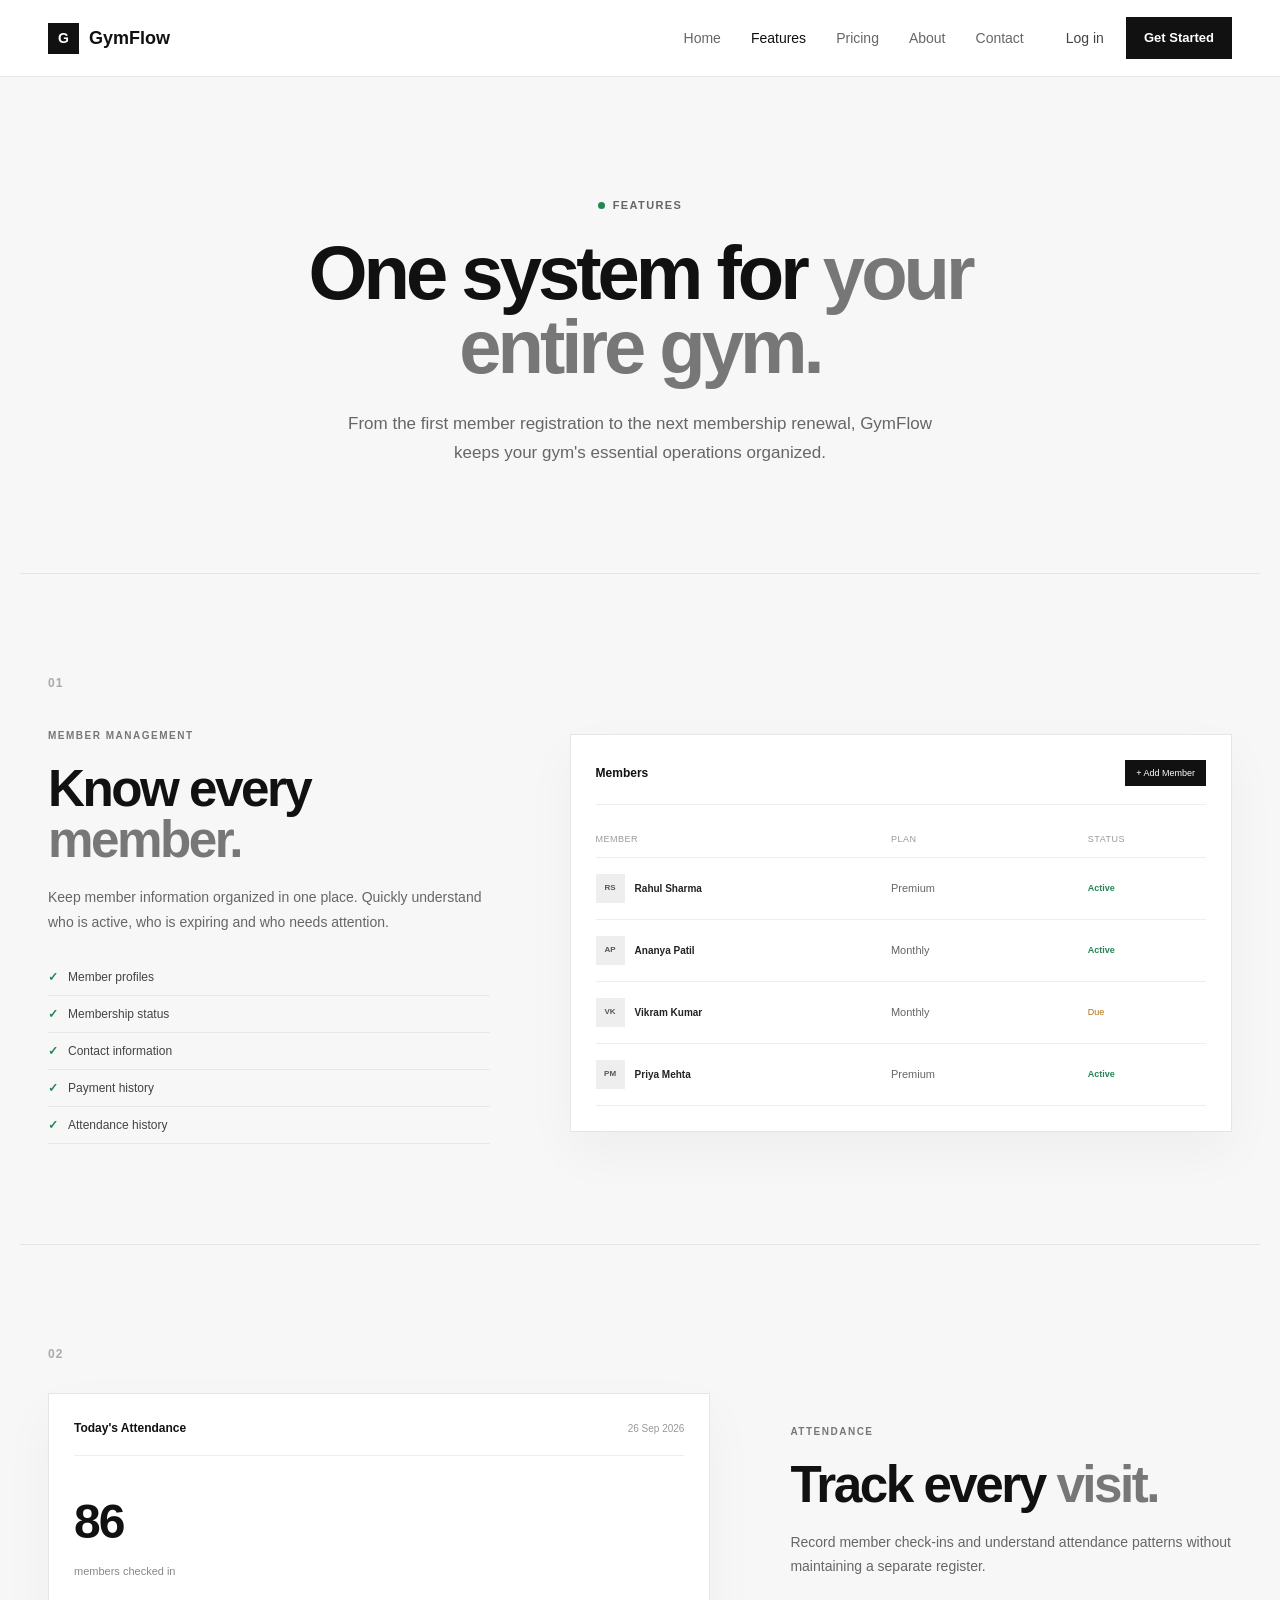
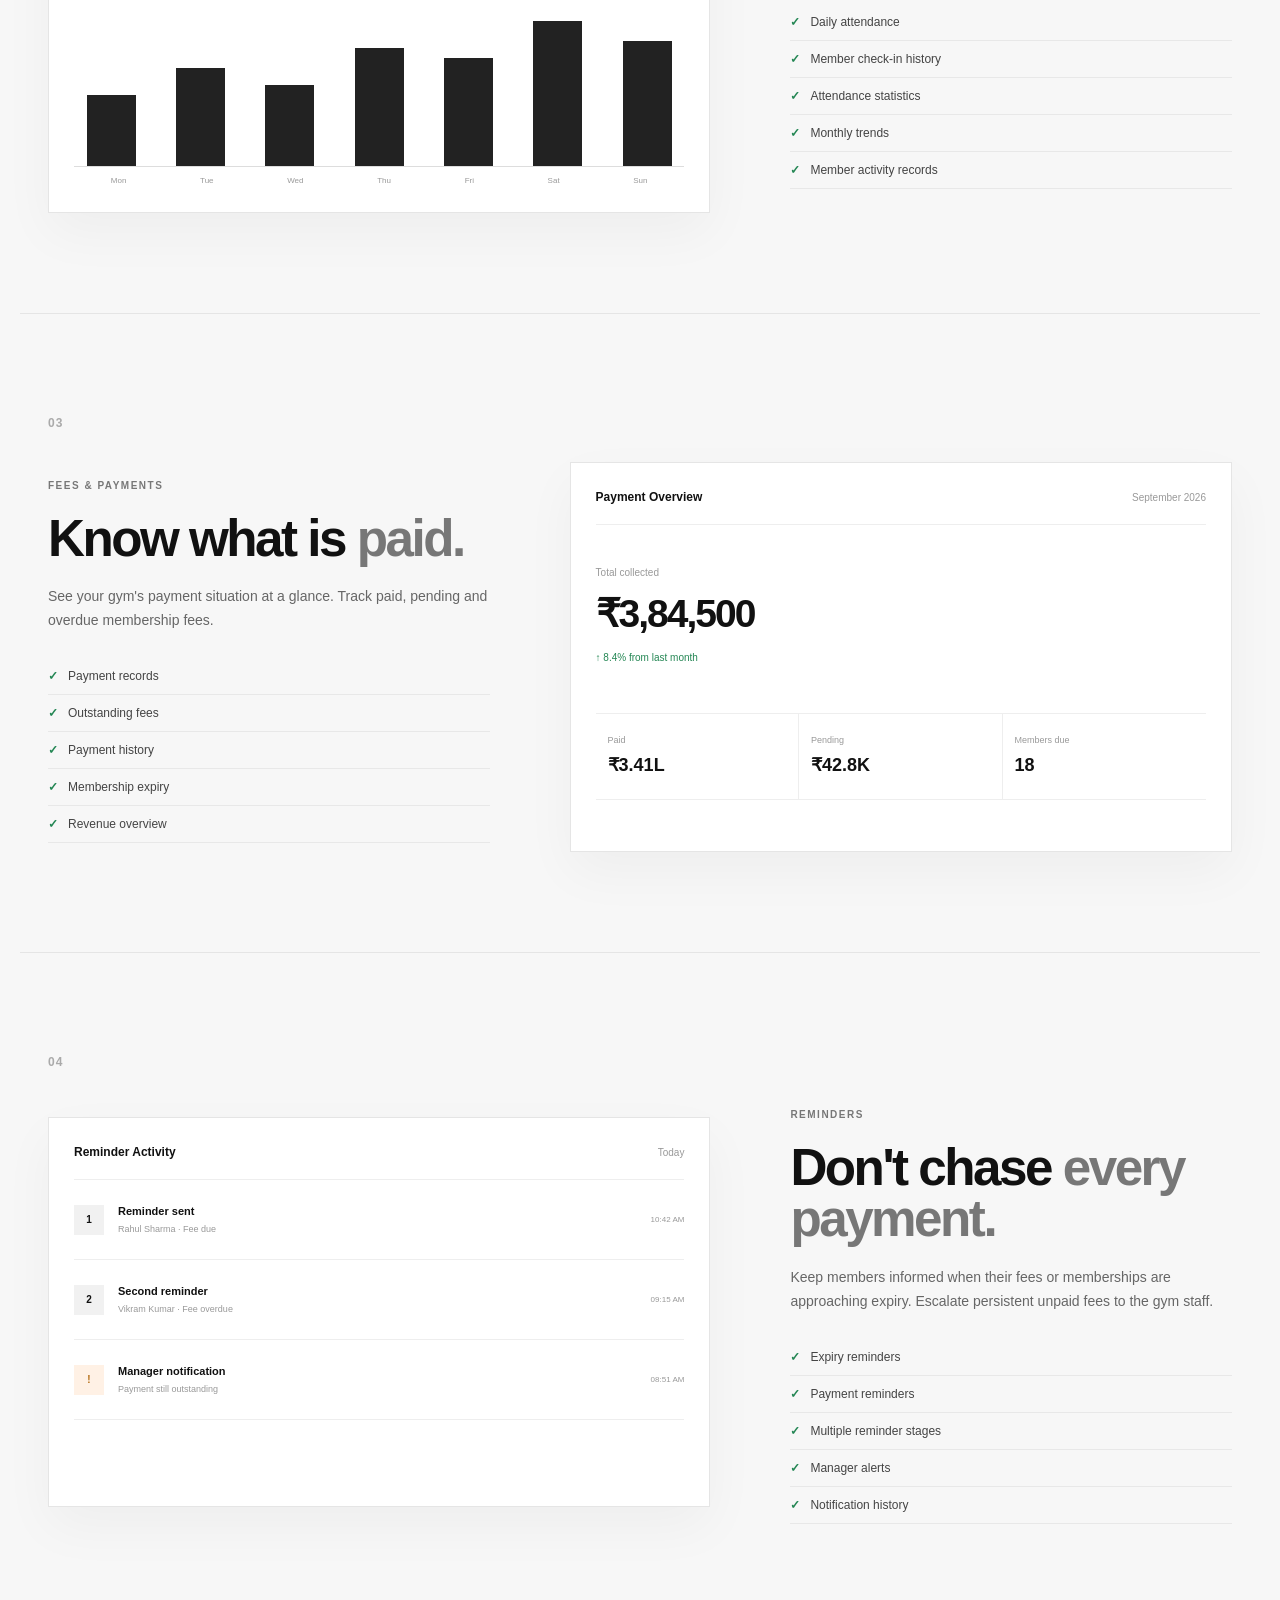
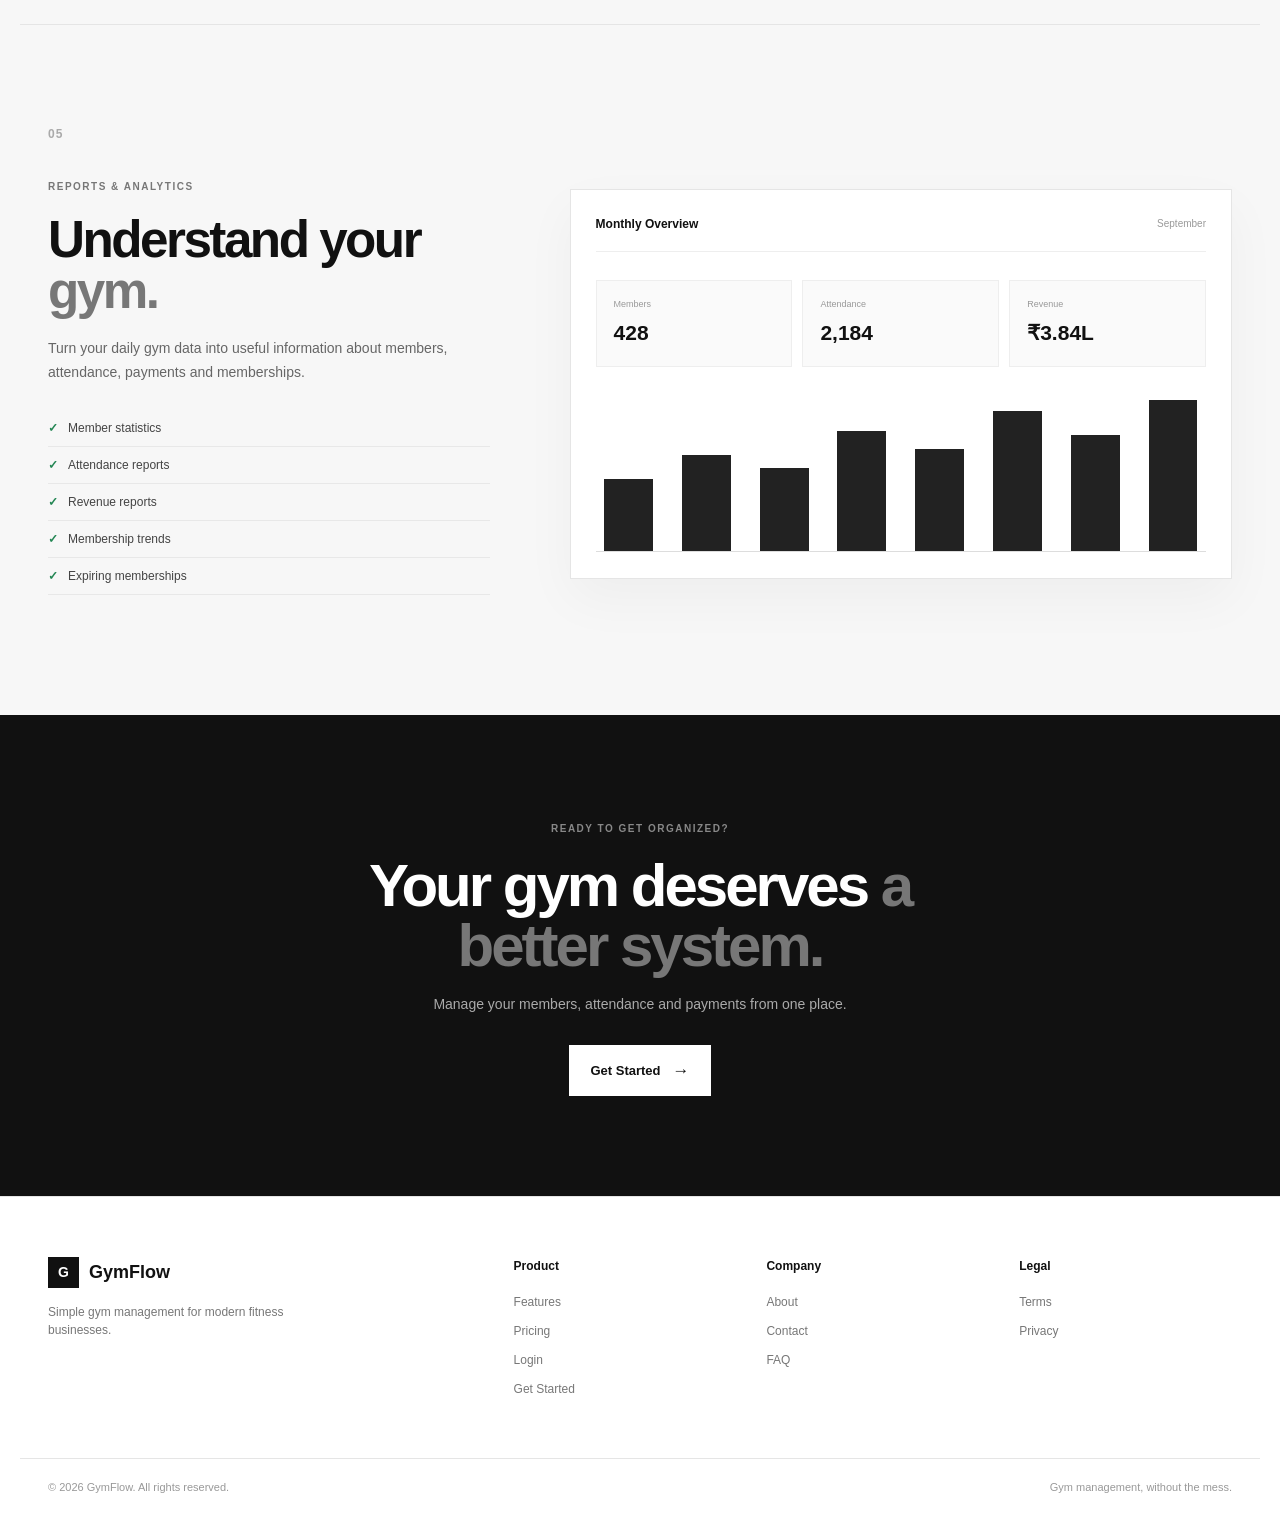
==== features.html @ fe56d7dc "features page content adde" ====
<!DOCTYPE html>
<html lang="en">
<head>

    <meta charset="UTF-8">
    <meta name="viewport" content="width=device-width, initial-scale=1.0">

    <title>Features | GymFlow</title>

    <meta
        name="description"
        content="Explore GymFlow's gym management features for members, attendance, payments, memberships and reporting."
    >

    <link rel="stylesheet" href="features.css">

</head>

<body>


<!-- =========================================================
     NAVIGATION
========================================================= -->

<header class="navbar">

    <div class="nav-inner">

        <a href="index.html" class="logo">
            <span class="logo-mark">G</span>
            <span>GymFlow</span>
        </a>

        <nav class="nav-links">
            <a href="index.html">Home</a>
            <a href="features.html" class="active">Features</a>
            <a href="pricing.html">Pricing</a>
            <a href="about.html">About</a>
            <a href="contact.html">Contact</a>
        </nav>

        <div class="nav-actions">
            <a href="auth/login.html" class="login-link">Log in</a>
            <a href="auth/signup.html" class="nav-button">Get Started</a>
        </div>

        <button class="mobile-menu" id="mobileMenu" aria-label="Open menu">
            <span></span>
            <span></span>
            <span></span>
        </button>

    </div>

    <div class="mobile-nav" id="mobileNav">

        <a href="index.html">Home</a>
        <a href="features.html">Features</a>
        <a href="pricing.html">Pricing</a>
        <a href="about.html">About</a>
        <a href="contact.html">Contact</a>
        <a href="auth/login.html">Log in</a>
        <a href="auth/signup.html" class="mobile-cta">Get Started</a>

    </div>

</header>


<main>


<!-- =========================================================
     HERO
========================================================= -->

<section class="feature-hero">

    <div class="eyebrow">
        <span class="eyebrow-dot"></span>
        Features
    </div>

    <h1>
        One system for
        <span>your entire gym.</span>
    </h1>

    <p>
        From the first member registration to the next membership renewal,
        GymFlow keeps your gym's essential operations organized.
    </p>

</section>


<!-- =========================================================
     FEATURE 01
========================================================= -->

<section class="feature-section">

    <div class="feature-number">
        01
    </div>

    <div class="feature-content">

        <div class="feature-copy">

            <span class="feature-label">
                MEMBER MANAGEMENT
            </span>

            <h2>
                Know every
                <span>member.</span>
            </h2>

            <p>
                Keep member information organized in one place. Quickly
                understand who is active, who is expiring and who needs
                attention.
            </p>

            <ul>
                <li>Member profiles</li>
                <li>Membership status</li>
                <li>Contact information</li>
                <li>Payment history</li>
                <li>Attendance history</li>
            </ul>

        </div>


        <div class="feature-visual member-visual">

            <div class="visual-header">
                <span>Members</span>
                <button>+ Add Member</button>
            </div>

            <div class="member-table">

                <div class="table-row table-head">
                    <span>Member</span>
                    <span>Plan</span>
                    <span>Status</span>
                </div>

                <div class="table-row">
                    <div class="visual-member">
                        <i>RS</i>
                        <strong>Rahul Sharma</strong>
                    </div>
                    <span>Premium</span>
                    <b>Active</b>
                </div>

                <div class="table-row">
                    <div class="visual-member">
                        <i>AP</i>
                        <strong>Ananya Patil</strong>
                    </div>
                    <span>Monthly</span>
                    <b>Active</b>
                </div>

                <div class="table-row">
                    <div class="visual-member">
                        <i>VK</i>
                        <strong>Vikram Kumar</strong>
                    </div>
                    <span>Monthly</span>
                    <em>Due</em>
                </div>

                <div class="table-row">
                    <div class="visual-member">
                        <i>PM</i>
                        <strong>Priya Mehta</strong>
                    </div>
                    <span>Premium</span>
                    <b>Active</b>
                </div>

            </div>

        </div>

    </div>

</section>


<!-- =========================================================
     FEATURE 02
========================================================= -->

<section class="feature-section reverse">

    <div class="feature-number">
        02
    </div>

    <div class="feature-content">

        <div class="feature-copy">

            <span class="feature-label">
                ATTENDANCE
            </span>

            <h2>
                Track every
                <span>visit.</span>
            </h2>

            <p>
                Record member check-ins and understand attendance patterns
                without maintaining a separate register.
            </p>

            <ul>
                <li>Daily attendance</li>
                <li>Member check-in history</li>
                <li>Attendance statistics</li>
                <li>Monthly trends</li>
                <li>Member activity records</li>
            </ul>

        </div>


        <div class="feature-visual attendance-visual">

            <div class="visual-header">
                <span>Today's Attendance</span>
                <small>26 Sep 2026</small>
            </div>

            <div class="attendance-number">
                <strong>86</strong>
                <span>members checked in</span>
            </div>

            <div class="attendance-chart">

                <div style="height:45%"></div>
                <div style="height:62%"></div>
                <div style="height:51%"></div>
                <div style="height:74%"></div>
                <div style="height:68%"></div>
                <div style="height:91%"></div>
                <div style="height:79%"></div>

            </div>

            <div class="chart-labels">
                <span>Mon</span>
                <span>Tue</span>
                <span>Wed</span>
                <span>Thu</span>
                <span>Fri</span>
                <span>Sat</span>
                <span>Sun</span>
            </div>

        </div>

    </div>

</section>


<!-- =========================================================
     FEATURE 03
========================================================= -->

<section class="feature-section">

    <div class="feature-number">
        03
    </div>

    <div class="feature-content">

        <div class="feature-copy">

            <span class="feature-label">
                FEES & PAYMENTS
            </span>

            <h2>
                Know what is
                <span>paid.</span>
            </h2>

            <p>
                See your gym's payment situation at a glance. Track paid,
                pending and overdue membership fees.
            </p>

            <ul>
                <li>Payment records</li>
                <li>Outstanding fees</li>
                <li>Payment history</li>
                <li>Membership expiry</li>
                <li>Revenue overview</li>
            </ul>

        </div>


        <div class="feature-visual payment-visual">

            <div class="visual-header">
                <span>Payment Overview</span>
                <small>September 2026</small>
            </div>

            <div class="payment-total">
                <small>Total collected</small>
                <strong>₹3,84,500</strong>
                <span>↑ 8.4% from last month</span>
            </div>

            <div class="payment-grid">

                <div>
                    <small>Paid</small>
                    <strong>₹3.41L</strong>
                </div>

                <div>
                    <small>Pending</small>
                    <strong>₹42.8K</strong>
                </div>

                <div>
                    <small>Members due</small>
                    <strong>18</strong>
                </div>

            </div>

        </div>

    </div>

</section>


<!-- =========================================================
     FEATURE 04
========================================================= -->

<section class="feature-section reverse">

    <div class="feature-number">
        04
    </div>

    <div class="feature-content">

        <div class="feature-copy">

            <span class="feature-label">
                REMINDERS
            </span>

            <h2>
                Don't chase
                <span>every payment.</span>
            </h2>

            <p>
                Keep members informed when their fees or memberships are
                approaching expiry. Escalate persistent unpaid fees to the
                gym staff.
            </p>

            <ul>
                <li>Expiry reminders</li>
                <li>Payment reminders</li>
                <li>Multiple reminder stages</li>
                <li>Manager alerts</li>
                <li>Notification history</li>
            </ul>

        </div>


        <div class="feature-visual reminder-visual">

            <div class="visual-header">
                <span>Reminder Activity</span>
                <small>Today</small>
            </div>

            <div class="reminder-item">
                <div class="reminder-icon">1</div>
                <div>
                    <strong>Reminder sent</strong>
                    <small>Rahul Sharma · Fee due</small>
                </div>
                <span>10:42 AM</span>
            </div>

            <div class="reminder-item">
                <div class="reminder-icon">2</div>
                <div>
                    <strong>Second reminder</strong>
                    <small>Vikram Kumar · Fee overdue</small>
                </div>
                <span>09:15 AM</span>
            </div>

            <div class="reminder-item alert">
                <div class="reminder-icon">!</div>
                <div>
                    <strong>Manager notification</strong>
                    <small>Payment still outstanding</small>
                </div>
                <span>08:51 AM</span>
            </div>

        </div>

    </div>

</section>


<!-- =========================================================
     FEATURE 05
========================================================= -->

<section class="feature-section">

    <div class="feature-number">
        05
    </div>

    <div class="feature-content">

        <div class="feature-copy">

            <span class="feature-label">
                REPORTS & ANALYTICS
            </span>

            <h2>
                Understand your
                <span>gym.</span>
            </h2>

            <p>
                Turn your daily gym data into useful information about
                members, attendance, payments and memberships.
            </p>

            <ul>
                <li>Member statistics</li>
                <li>Attendance reports</li>
                <li>Revenue reports</li>
                <li>Membership trends</li>
                <li>Expiring memberships</li>
            </ul>

        </div>


        <div class="feature-visual report-visual">

            <div class="visual-header">
                <span>Monthly Overview</span>
                <small>September</small>
            </div>

            <div class="report-stats">

                <div>
                    <small>Members</small>
                    <strong>428</strong>
                </div>

                <div>
                    <small>Attendance</small>
                    <strong>2,184</strong>
                </div>

                <div>
                    <small>Revenue</small>
                    <strong>₹3.84L</strong>
                </div>

            </div>

            <div class="report-bars">

                <span style="height:45%"></span>
                <span style="height:60%"></span>
                <span style="height:52%"></span>
                <span style="height:75%"></span>
                <span style="height:64%"></span>
                <span style="height:88%"></span>
                <span style="height:73%"></span>
                <span style="height:95%"></span>

            </div>

        </div>

    </div>

</section>


<!-- =========================================================
     CTA
========================================================= -->

<section class="cta">

    <div class="cta-inner">

        <span class="feature-label">
            READY TO GET ORGANIZED?
        </span>

        <h2>
            Your gym deserves
            <span>a better system.</span>
        </h2>

        <p>
            Manage your members, attendance and payments from one place.
        </p>

        <a href="auth/signup.html" class="primary-button">
            Get Started
            <span>→</span>
        </a>

    </div>

</section>

</main>


<!-- =========================================================
     FOOTER
========================================================= -->

<footer class="footer">

    <div class="footer-inner">

        <div class="footer-brand">

            <a href="index.html" class="logo">
                <span class="logo-mark">G</span>
                <span>GymFlow</span>
            </a>

            <p>
                Simple gym management for modern fitness businesses.
            </p>

        </div>

        <div class="footer-column">

            <h4>Product</h4>

            <a href="features.html">Features</a>
            <a href="pricing.html">Pricing</a>
            <a href="auth/login.html">Login</a>
            <a href="auth/signup.html">Get Started</a>

        </div>

        <div class="footer-column">

            <h4>Company</h4>

            <a href="about.html">About</a>
            <a href="contact.html">Contact</a>
            <a href="faq.html">FAQ</a>

        </div>

        <div class="footer-column">

            <h4>Legal</h4>

            <a href="terms.html">Terms</a>
            <a href="privacy.html">Privacy</a>

        </div>

    </div>

    <div class="footer-bottom">

        <span>
            © 2026 GymFlow. All rights reserved.
        </span>

        <span>
            Gym management, without the mess.
        </span>

    </div>

</footer>


<script>

const mobileMenu = document.getElementById("mobileMenu");
const mobileNav = document.getElementById("mobileNav");

mobileMenu.addEventListener("click", () => {
    mobileNav.classList.toggle("open");
});

</script>

</body>
</html>
---- features.css ----
/* =========================================================
   RESET
========================================================= */

* {
    margin: 0;
    padding: 0;
    box-sizing: border-box;
}

html {
    scroll-behavior: smooth;
}

body {
    font-family: Inter, -apple-system, BlinkMacSystemFont, "Segoe UI",
        Roboto, Helvetica, Arial, sans-serif;

    background: #f7f7f7;
    color: #111;

    line-height: 1.5;
}

a {
    color: inherit;
    text-decoration: none;
}

:root {
    --bg: #f7f7f7;
    --surface: #fff;
    --text: #111;
    --secondary: #555;
    --muted: #888;
    --border: #e5e5e5;
    --green: #238653;
    --green-soft: #edf7f1;
}


/* =========================================================
   NAVIGATION
========================================================= */

.navbar {
    background: rgba(255, 255, 255, 0.97);
    border-bottom: 1px solid var(--border);

    position: sticky;
    top: 0;
    z-index: 100;
}

.nav-inner {
    max-width: 1240px;
    height: 76px;
    margin: auto;
    padding: 0 28px;

    display: flex;
    align-items: center;
}

.logo {
    display: flex;
    align-items: center;
    gap: 10px;

    font-size: 18px;
    font-weight: 700;
}

.logo-mark {
    width: 31px;
    height: 31px;

    background: #111;
    color: #fff;

    display: grid;
    place-items: center;

    font-size: 14px;
}

.nav-links {
    display: flex;
    gap: 30px;

    margin-left: auto;
    margin-right: 42px;
}

.nav-links a {
    color: #666;
    font-size: 14px;
}

.nav-links a.active,
.nav-links a:hover {
    color: #111;
}

.nav-actions {
    display: flex;
    align-items: center;
    gap: 22px;
}

.login-link {
    color: #444;
    font-size: 14px;
}

.nav-button {
    background: #111;
    color: #fff;

    padding: 11px 18px;

    font-size: 13px;
    font-weight: 600;
}

.mobile-menu {
    display: none;

    margin-left: auto;

    background: transparent;
    border: 0;
}

.mobile-menu span {
    display: block;
    width: 22px;
    height: 2px;

    background: #111;

    margin: 4px;
}

.mobile-nav {
    display: none;
}


/* =========================================================
   HERO
========================================================= */

.feature-hero {
    max-width: 900px;
    margin: auto;

    padding: 115px 28px 105px;

    text-align: center;
}

.feature-hero .eyebrow {
    display: inline-flex;
    align-items: center;
    gap: 8px;

    color: #666;

    font-size: 11px;
    font-weight: 700;

    letter-spacing: 1.4px;
    text-transform: uppercase;
}

.eyebrow-dot {
    width: 7px;
    height: 7px;

    background: var(--green);
    border-radius: 50%;
}

.feature-hero h1 {
    margin-top: 20px;

    font-size: clamp(50px, 7vw, 76px);
    line-height: 0.98;

    letter-spacing: -4px;
}

.feature-hero h1 span {
    color: #777;
}

.feature-hero p {
    max-width: 620px;
    margin: 25px auto 0;

    color: #666;

    font-size: 17px;
    line-height: 1.7;
}


/* =========================================================
   FEATURE SECTION
========================================================= */

.feature-section {
    max-width: 1240px;
    margin: auto;

    padding: 100px 28px;

    border-top: 1px solid var(--border);
}

.feature-number {
    color: #aaa;

    font-size: 12px;
    font-weight: 700;
    letter-spacing: 1px;
}

.feature-content {
    margin-top: 30px;

    display: grid;
    grid-template-columns: 0.8fr 1.2fr;

    gap: 80px;

    align-items: center;
}

.feature-section.reverse .feature-content {
    grid-template-columns: 1.2fr 0.8fr;
}

.feature-section.reverse .feature-copy {
    order: 2;
}

.feature-section.reverse .feature-visual {
    order: 1;
}

.feature-copy {
    max-width: 470px;
}

.feature-label {
    color: #777;

    font-size: 10px;
    font-weight: 700;

    letter-spacing: 1.5px;
}

.feature-copy h2 {
    margin-top: 17px;

    font-size: clamp(38px, 4vw, 54px);
    line-height: 1;

    letter-spacing: -2.5px;
}

.feature-copy h2 span {
    color: #777;
}

.feature-copy p {
    margin-top: 20px;

    color: #666;

    font-size: 14px;
    line-height: 1.75;
}

.feature-copy ul {
    margin-top: 25px;

    list-style: none;
}

.feature-copy li {
    padding: 9px 0;

    border-bottom: 1px solid #e8e8e8;

    font-size: 12px;
    color: #444;
}

.feature-copy li::before {
    content: "✓";

    margin-right: 10px;

    color: var(--green);
    font-weight: 700;
}


/* =========================================================
   VISUAL CONTAINERS
========================================================= */

.feature-visual {
    min-height: 390px;

    padding: 25px;

    background: #fff;

    border: 1px solid var(--border);

    box-shadow: 0 20px 50px rgba(0, 0, 0, 0.04);
}

.visual-header {
    display: flex;
    justify-content: space-between;
    align-items: center;

    padding-bottom: 18px;

    border-bottom: 1px solid #eee;

    font-size: 12px;
    font-weight: 600;
}

.visual-header small {
    color: #999;
    font-size: 10px;
    font-weight: 400;
}

.visual-header button {
    border: 0;
    background: #111;
    color: #fff;

    padding: 8px 11px;

    font-size: 9px;
}


/* =========================================================
   MEMBER VISUAL
========================================================= */

.member-table {
    margin-top: 18px;
}

.table-row {
    min-height: 62px;

    display: grid;
    grid-template-columns: 1.5fr 1fr 0.6fr;

    align-items: center;

    border-bottom: 1px solid #eee;

    font-size: 11px;
    color: #666;
}

.table-head {
    min-height: 35px;

    color: #999;

    font-size: 9px;
    text-transform: uppercase;
    letter-spacing: 0.5px;
}

.visual-member {
    display: flex;
    align-items: center;
    gap: 10px;
}

.visual-member i {
    width: 29px;
    height: 29px;

    background: #eee;

    display: grid;
    place-items: center;

    font-style: normal;

    color: #555;

    font-size: 8px;
    font-weight: 700;
}

.visual-member strong {
    color: #222;
    font-size: 10px;
}

.table-row b {
    color: var(--green);
    font-size: 9px;
}

.table-row em {
    color: #b46b12;
    font-style: normal;
    font-size: 9px;
}


/* =========================================================
   ATTENDANCE VISUAL
========================================================= */

.attendance-number {
    margin-top: 30px;
}

.attendance-number strong {
    display: block;

    font-size: 48px;
    letter-spacing: -2px;
}

.attendance-number span {
    color: #888;
    font-size: 11px;
}

.attendance-chart {
    height: 160px;

    margin-top: 25px;

    display: flex;
    align-items: end;
    justify-content: space-around;

    border-bottom: 1px solid #ddd;

    gap: 15px;
}

.attendance-chart div {
    width: 8%;

    background: #222;
}

.chart-labels {
    display: flex;
    justify-content: space-around;

    margin-top: 8px;

    color: #999;

    font-size: 8px;
}


/* =========================================================
   PAYMENT VISUAL
========================================================= */

.payment-total {
    margin-top: 40px;
}

.payment-total small {
    display: block;
    color: #999;
    font-size: 10px;
}

.payment-total strong {
    display: block;

    margin-top: 5px;

    font-size: 39px;
    letter-spacing: -2px;
}

.payment-total span {
    color: var(--green);
    font-size: 10px;
}

.payment-grid {
    margin-top: 45px;

    display: grid;
    grid-template-columns: repeat(3, 1fr);

    border-top: 1px solid #eee;
    border-bottom: 1px solid #eee;
}

.payment-grid div {
    padding: 20px 12px;

    border-right: 1px solid #eee;
}

.payment-grid div:last-child {
    border-right: 0;
}

.payment-grid small {
    display: block;
    color: #999;
    font-size: 9px;
}

.payment-grid strong {
    display: block;

    margin-top: 5px;

    font-size: 18px;
}


/* =========================================================
   REMINDERS
========================================================= */

.reminder-item {
    min-height: 80px;

    display: flex;
    align-items: center;
    gap: 14px;

    border-bottom: 1px solid #eee;
}

.reminder-icon {
    width: 30px;
    height: 30px;

    background: #f1f1f1;

    display: grid;
    place-items: center;

    font-size: 10px;
    font-weight: 700;
}

.reminder-item div:nth-child(2) {
    flex: 1;
}

.reminder-item strong {
    display: block;
    font-size: 11px;
}

.reminder-item small {
    display: block;
    margin-top: 3px;

    color: #999;
    font-size: 9px;
}

.reminder-item > span {
    color: #999;
    font-size: 8px;
}

.reminder-item.alert .reminder-icon {
    background: #fff1e5;
    color: #b46b12;
}


/* =========================================================
   REPORT VISUAL
========================================================= */

.report-stats {
    margin-top: 28px;

    display: grid;
    grid-template-columns: repeat(3, 1fr);

    gap: 10px;
}

.report-stats div {
    padding: 17px;

    background: #fafafa;
    border: 1px solid #eee;
}

.report-stats small {
    display: block;
    color: #999;
    font-size: 9px;
}

.report-stats strong {
    display: block;

    margin-top: 6px;

    font-size: 21px;
}

.report-bars {
    height: 160px;

    margin-top: 25px;

    display: flex;
    align-items: end;

    justify-content: space-around;

    border-bottom: 1px solid #ddd;

    gap: 12px;
}

.report-bars span {
    width: 8%;

    background: #222;
}


/* =========================================================
   CTA
========================================================= */

.cta {
    margin-top: 20px;

    background: #111;

    color: #fff;

    padding: 100px 28px;

    text-align: center;
}

.cta-inner {
    max-width: 700px;
    margin: auto;
}

.cta .feature-label {
    color: #888;
}

.cta h2 {
    margin-top: 17px;

    font-size: clamp(40px, 5vw, 60px);

    line-height: 1;

    letter-spacing: -3px;
}

.cta h2 span {
    color: #777;
}

.cta p {
    margin-top: 18px;

    color: #aaa;
    font-size: 14px;
}

.primary-button {
    display: inline-flex;
    align-items: center;
    gap: 12px;

    margin-top: 30px;

    padding: 13px 21px;

    background: #fff;
    color: #111;

    font-size: 13px;
    font-weight: 600;
}

.primary-button span {
    font-size: 17px;
}


/* =========================================================
   FOOTER
========================================================= */

.footer {
    background: #fff;
    border-top: 1px solid var(--border);
}

.footer-inner {
    max-width: 1240px;
    margin: auto;

    padding: 60px 28px;

    display: grid;
    grid-template-columns: 2fr 1fr 1fr 1fr;

    gap: 40px;
}

.footer-brand p {
    max-width: 260px;

    margin-top: 15px;

    color: #777;

    font-size: 12px;
}

.footer-column {
    display: flex;
    flex-direction: column;

    gap: 11px;
}

.footer-column h4 {
    margin-bottom: 7px;

    font-size: 12px;
}

.footer-column a {
    color: #777;
    font-size: 12px;
}

.footer-bottom {
    max-width: 1240px;
    margin: auto;

    padding: 20px 28px;

    border-top: 1px solid var(--border);

    display: flex;
    justify-content: space-between;

    color: #999;
    font-size: 11px;
}


/* =========================================================
   RESPONSIVE
========================================================= */

@media (max-width: 950px) {

    .nav-links {
        gap: 18px;
        margin-right: 20px;
    }

    .feature-content,
    .feature-section.reverse .feature-content {
        grid-template-columns: 1fr;

        gap: 45px;
    }

    .feature-section.reverse .feature-copy,
    .feature-section.reverse .feature-visual {
        order: initial;
    }

}


@media (max-width: 750px) {

    .nav-links,
    .nav-actions {
        display: none;
    }

    .mobile-menu {
        display: block;
    }

    .mobile-nav {
        padding: 10px 28px 25px;

        background: #fff;

        border-top: 1px solid var(--border);

        flex-direction: column;
    }

    .mobile-nav.open {
        display: flex;
    }

    .mobile-nav a {
        padding: 13px 0;

        border-bottom: 1px solid #eee;

        font-size: 14px;
    }

    .mobile-nav .mobile-cta {
        margin-top: 10px;

        background: #111;
        color: #fff;

        text-align: center;

        border: 0;
    }

    .feature-hero {
        padding: 80px 20px;
    }

    .feature-hero h1 {
        font-size: 48px;
        letter-spacing: -3px;
    }

    .feature-section {
        padding: 75px 20px;
    }

    .feature-visual {
        min-height: auto;
    }

    .report-stats {
        grid-template-columns: 1fr;
    }

    .payment-grid {
        grid-template-columns: 1fr;
    }

    .payment-grid div {
        border-right: 0;
        border-bottom: 1px solid #eee;
    }

    .footer-inner {
        grid-template-columns: 1fr 1fr;
        padding: 45px 20px;
    }

    .footer-brand {
        grid-column: 1 / -1;
    }

    .footer-bottom {
        flex-direction: column;
        gap: 8px;

        padding: 20px;
    }

}


@media (max-width: 480px) {

    .nav-inner {
        padding: 0 18px;
    }

    .feature-hero h1 {
        font-size: 41px;
    }

    .feature-content {
        gap: 35px;
    }

    .feature-copy h2 {
        font-size: 40px;
    }

    .table-row {
        grid-template-columns: 1.4fr 0.8fr 0.5fr;
    }

    .table-row > span {
        font-size: 9px;
    }

    .visual-member strong {
        font-size: 9px;
    }

    .footer-inner {
        grid-template-columns: 1fr;
    }

}
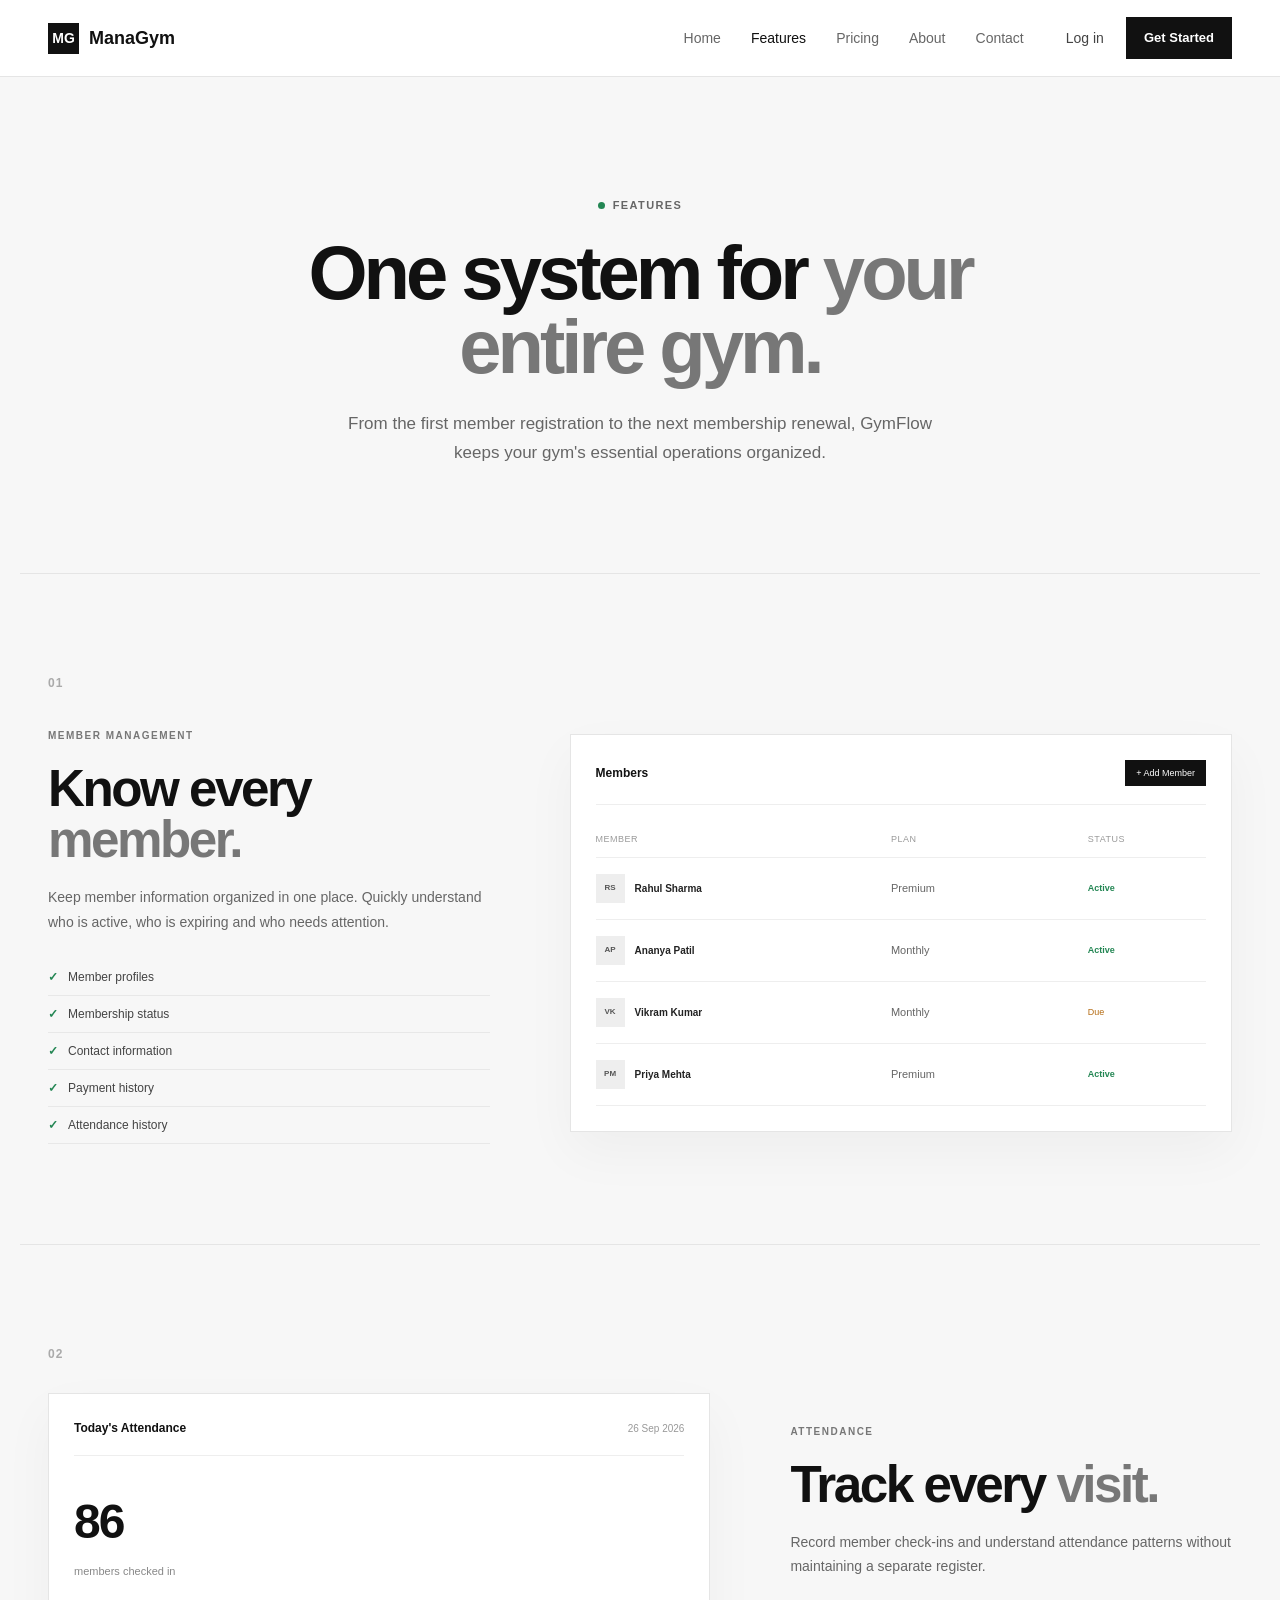
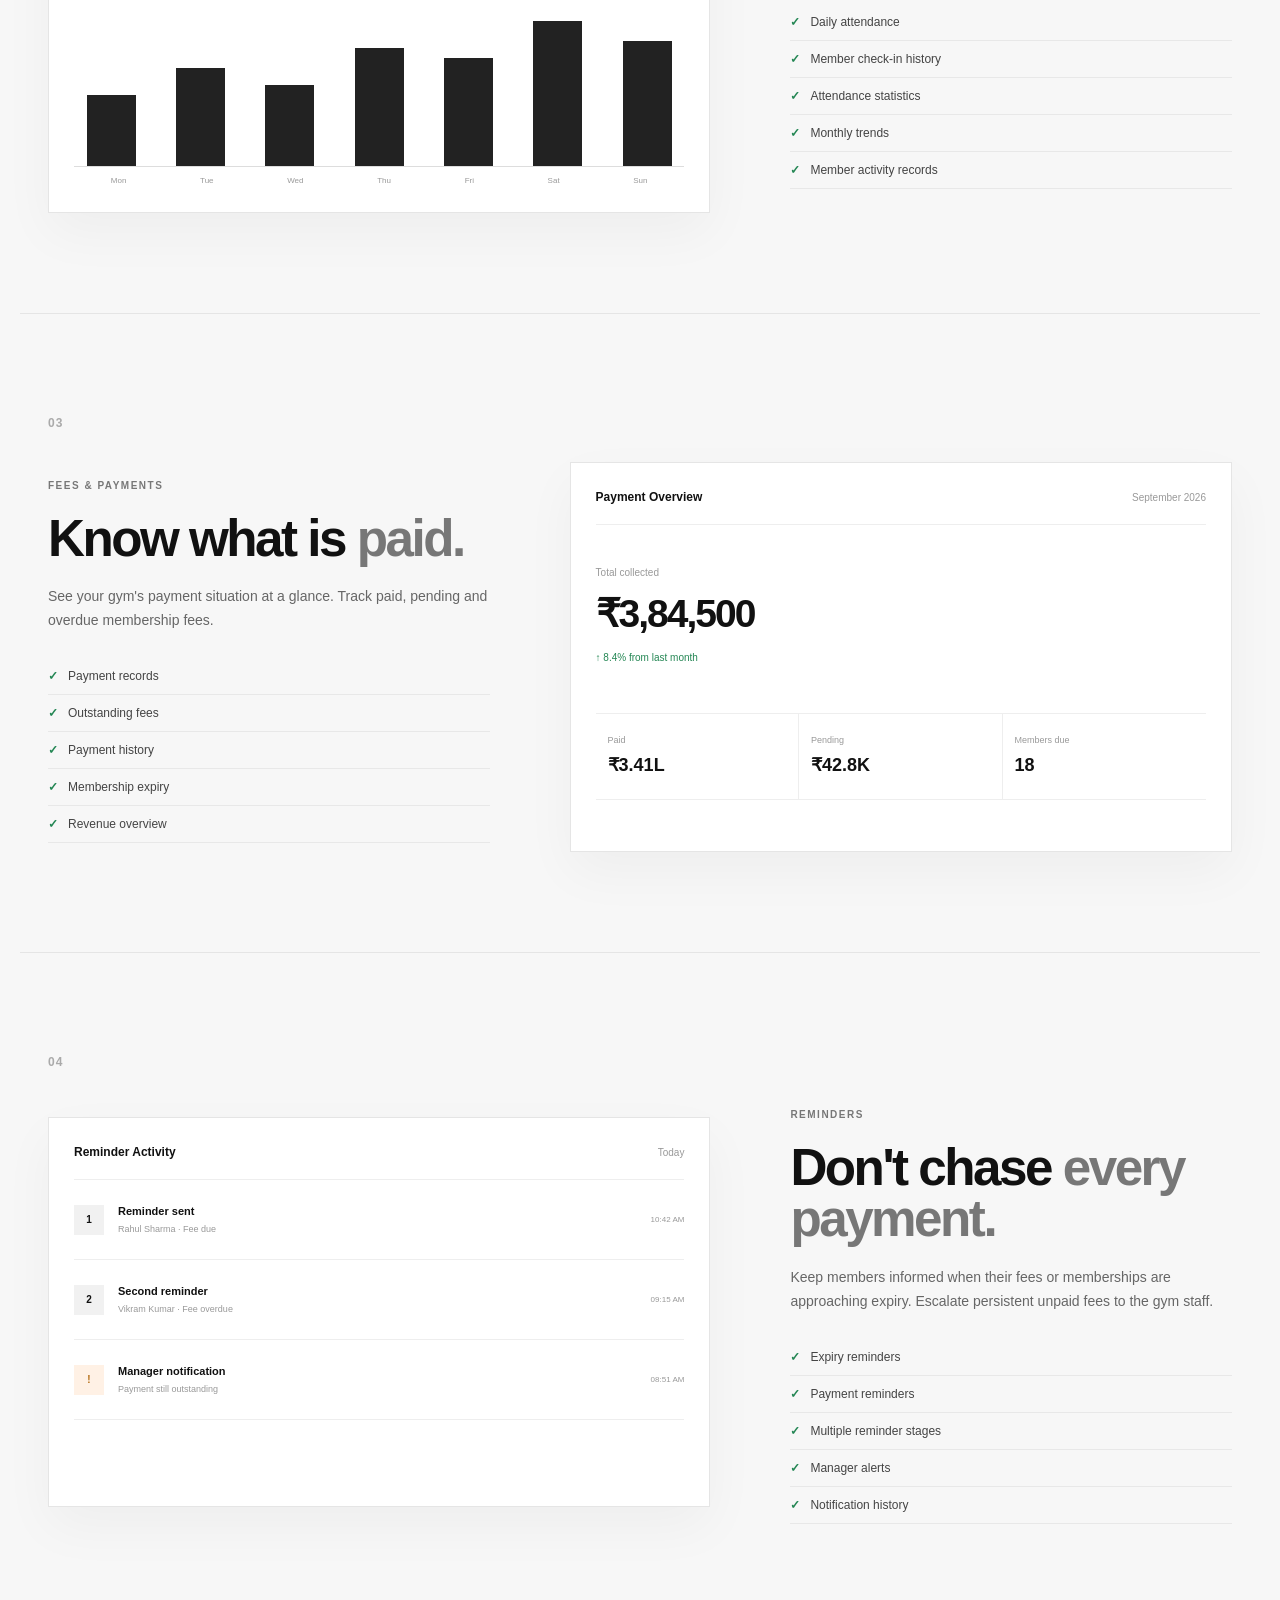
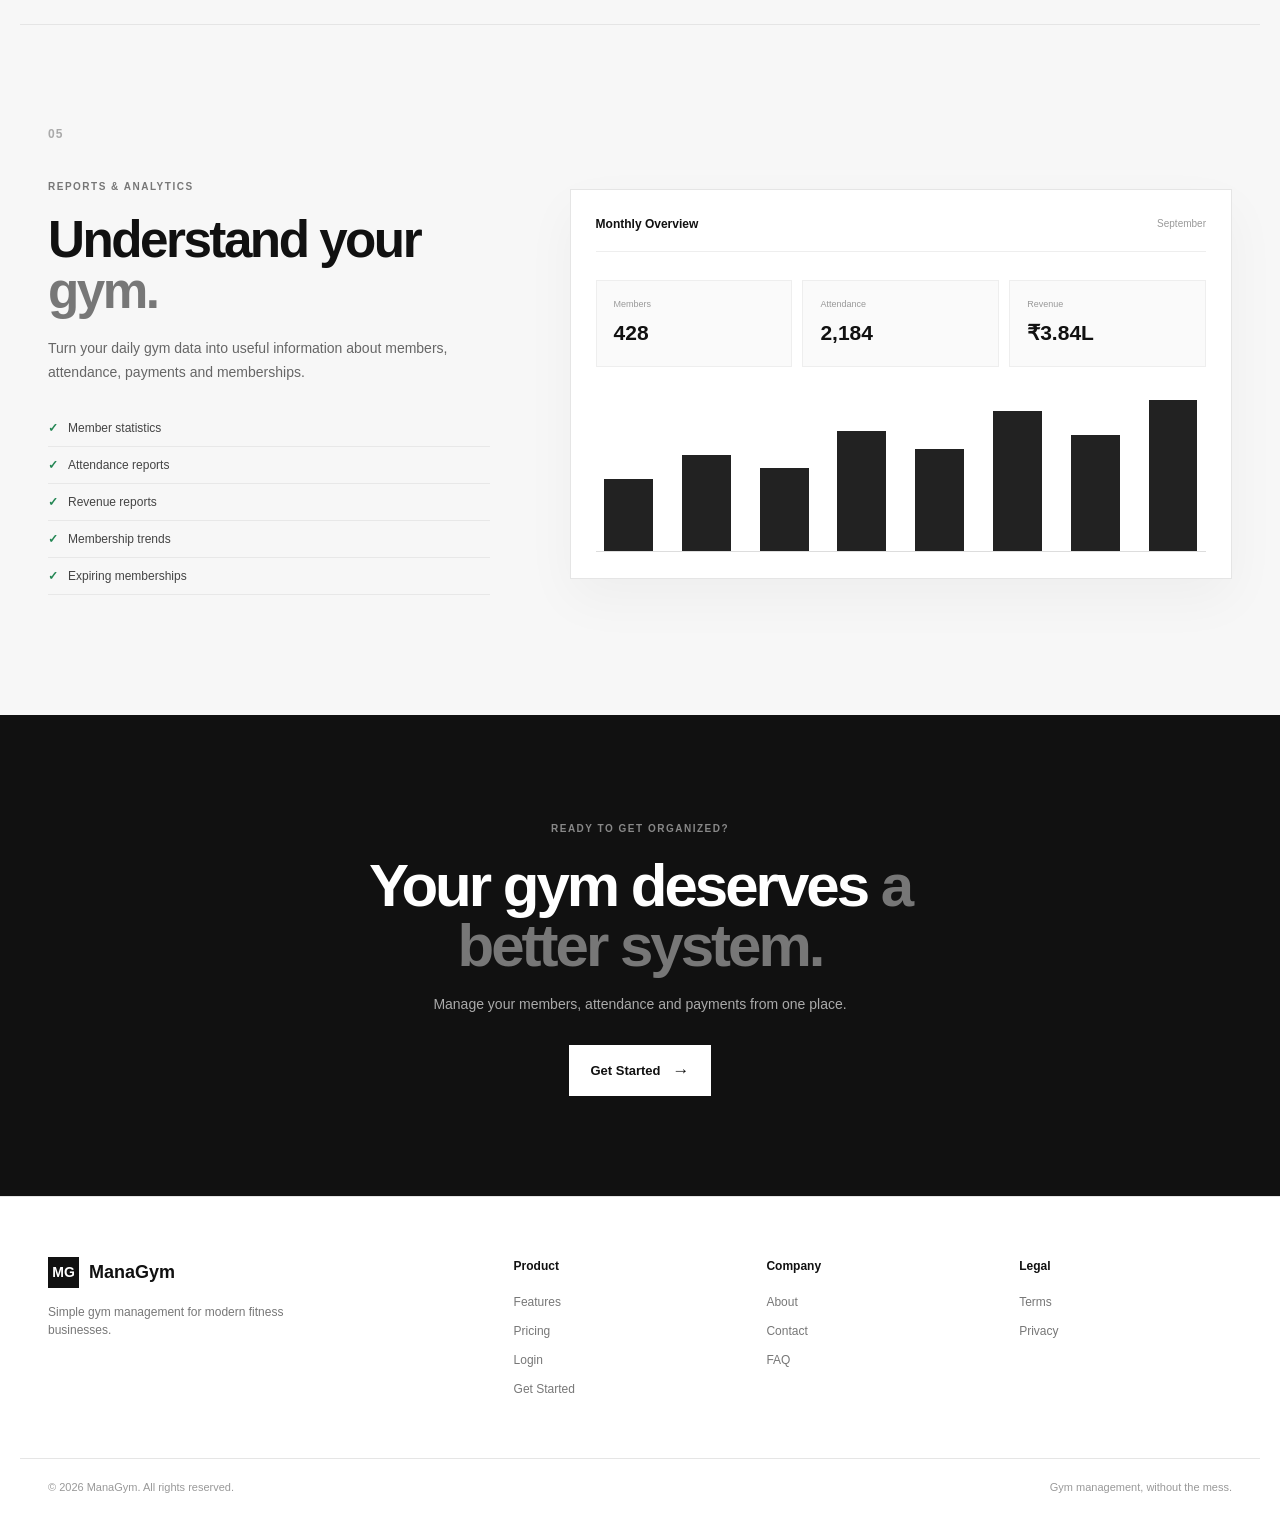
==== commit d41d1782: "gymflow --> ManaGym" ====
--- a/features.html
+++ b/features.html
@@ -5,7 +5,7 @@
     <meta charset="UTF-8">
     <meta name="viewport" content="width=device-width, initial-scale=1.0">
 
-    <title>Features | GymFlow</title>
+    <title>Features | MANAGYM</title>
 
     <meta
         name="description"
@@ -28,12 +28,12 @@
     <div class="nav-inner">
 
         <a href="index.html" class="logo">
-            <span class="logo-mark">G</span>
-            <span>GymFlow</span>
+            <span class="logo-mark">MG</span>
+            <span>ManaGym</span>
         </a>
 
         <nav class="nav-links">
-            <a href="index.html">Home</a>
+            <a href="home.html">Home</a>
             <a href="features.html" class="active">Features</a>
             <a href="pricing.html">Pricing</a>
             <a href="about.html">About</a>
@@ -563,8 +563,8 @@
         <div class="footer-brand">
 
             <a href="index.html" class="logo">
-                <span class="logo-mark">G</span>
-                <span>GymFlow</span>
+                <span class="logo-mark">MG</span>
+                <span>ManaGym</span>
             </a>
 
             <p>
@@ -608,7 +608,7 @@
     <div class="footer-bottom">
 
         <span>
-            © 2026 GymFlow. All rights reserved.
+            © 2026 ManaGym. All rights reserved.
         </span>
 
         <span>
